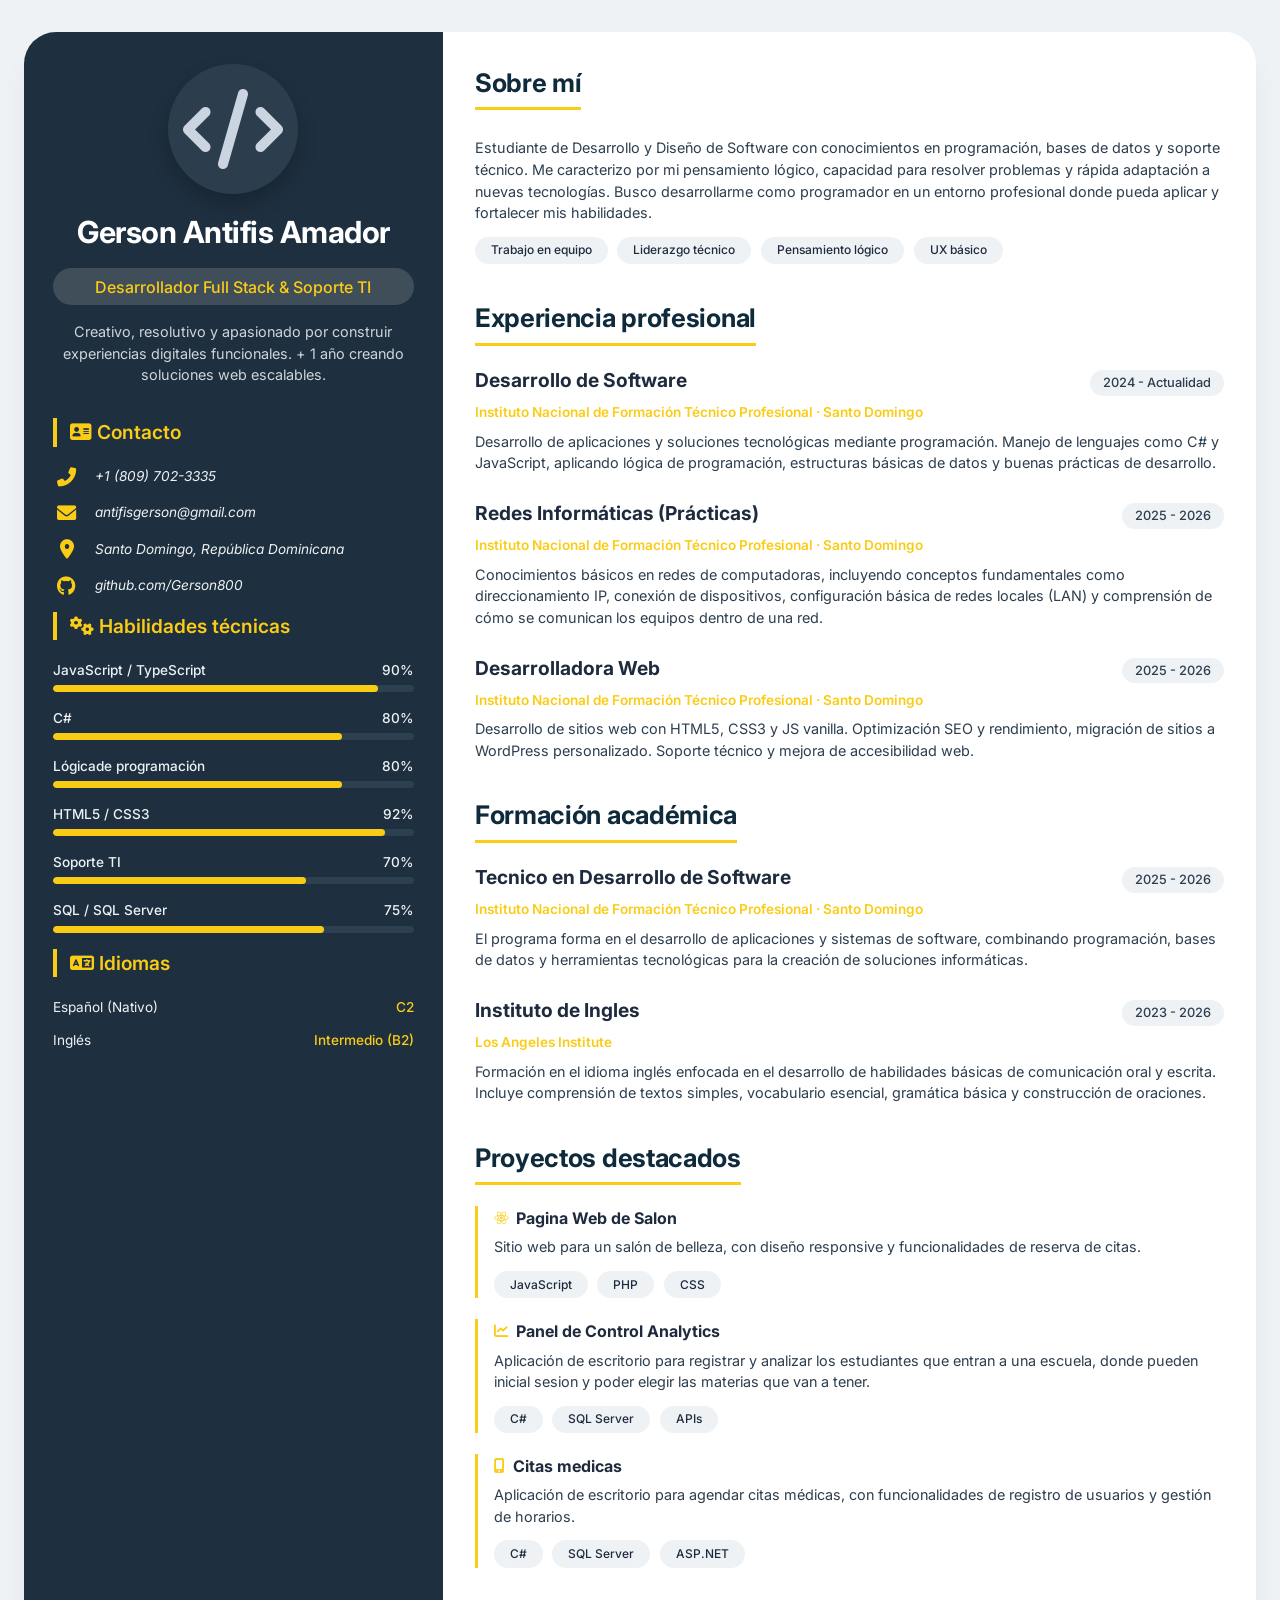
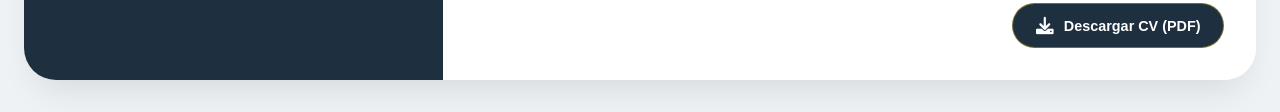
==== index.html @ 893afc2d "Add files via upload" ====
<!DOCTYPE html>
<html lang="es">
<head>
  <meta charset="UTF-8">
  <meta name="viewport" content="width=device-width, initial-scale=1.0, viewport-fit=cover">
  <meta name="description" content="Portafolio de CV online - Diseño moderno y responsivo para desarrolladores">
  <title>CV Online | Gerson Antifis Amador</title>
  <!-- Fuentes e iconos -->
  <link href="https://fonts.googleapis.com/css2?family=Inter:opsz,wght@14..32,300;14..32,400;14..32,500;14..32,600;14..32,700&display=swap" rel="stylesheet">
  <link rel="stylesheet" href="https://cdnjs.cloudflare.com/ajax/libs/font-awesome/6.0.0-beta3/css/all.min.css">
  <!-- Estilos principales -->
  <link rel="stylesheet" href="style.css">
</head>
<body>
  <div class="cv-container">
    <!-- COLUMNA IZQUIERDA (PERFIL + CONTACTO + SKILLS) -->
    <aside class="sidebar" aria-label="Información personal y contacto">
      <div class="perfil">
        <figure class="avatar">
          <i class="fas fa-code" aria-hidden="true"></i>
        </figure>
        <h1 class="nombre">Gerson Antifis Amador</h1>
        <p class="titulo">Desarrollador Full Stack & Soporte TI</p>
        <p class="descripcion-corta">
          Creativo, resolutivo y apasionado por construir experiencias digitales funcionales. + 1 año creando soluciones web escalables.
        </p>
      </div>

      <section class="info-contacto">
        <h2><i class="fas fa-address-card" aria-hidden="true"></i> Contacto</h2>
        <address>
          <ul class="contact-list">
            <li><i class="fas fa-phone-alt"></i> <a href="tel:+1 (809) 702-3335">+1 (809) 702-3335</a></li>
            <li><i class="fas fa-envelope"></i> <a href="mailto:antifisgerson@gmail.com">antifisgerson@gmail.com</a></li>
            <li><i class="fas fa-map-marker-alt"></i> Santo Domingo, República Dominicana</li>
            <li><i class="fab fa-github"></i> <a href="#">github.com/Gerson800</a></li>
          <!-- <li><i class="fab fa-linkedin"></i> <a href="#">linkedin.com/in/antifisgerson</a></li>--> 
          </ul>
        </address>
      </section>

      <section class="skills">
        <h2><i class="fas fa-cogs"></i> Habilidades técnicas</h2>
        <div class="skill-item">
          <div class="skill-name"><span>JavaScript / TypeScript</span><span>90%</span></div>
          <div class="progress-bar"><div class="progress" style="width: 90%"></div></div>
        </div>
        <div class="skill-item">
          <div class="skill-name"><span>C#</span><span>80%</span></div>
          <div class="progress-bar"><div class="progress" style="width: 80%"></div></div>
        </div>
        <div class="skill-item">
          <div class="skill-name"><span>Lógicade programación</span><span>80%</span></div>
          <div class="progress-bar"><div class="progress" style="width: 80%"></div></div>
        </div>
        <div class="skill-item">
          <div class="skill-name"><span>HTML5 / CSS3 </span><span>92%</span></div>
          <div class="progress-bar"><div class="progress" style="width: 92%"></div></div>
        </div>
        <div class="skill-item">
          <div class="skill-name"><span>Soporte TI</span><span>70%</span></div>
          <div class="progress-bar"><div class="progress" style="width: 70%"></div></div>
        </div>
        <div class="skill-item">
          <div class="skill-name"><span>SQL / SQL Server</span><span>75%</span></div>
          <div class="progress-bar"><div class="progress" style="width: 75%"></div></div>
        </div>
      </section>

      <section class="idiomas">
        <h2><i class="fas fa-language"></i> Idiomas</h2>
        <ul class="idioma-list">
          <li><span>Español (Nativo)</span><span class="idioma-nivel">C2</span></li>
          <li><span>Inglés</span><span class="idioma-nivel">Intermedio (B2)</span></li>
          <!--<li><span>Francés</span><span class="idioma-nivel">Intermedio (B1)</span></li>-->
        </ul>
      </section>
    </aside>

    <!-- COLUMNA DERECHA: CONTENIDO PRINCIPAL -->
    <main class="main-content">
      <section class="seccion">
        <h2>Sobre mí</h2>
        <p class="card-text">
          Estudiante de Desarrollo y Diseño de Software con conocimientos en programación, bases de datos y soporte técnico. 
          Me caracterizo por mi pensamiento lógico, capacidad para resolver problemas y rápida adaptación a nuevas tecnologías. 
          Busco desarrollarme como programador en un entorno profesional donde pueda aplicar y fortalecer mis habilidades.
        </p>
        <div class="skills-tag">
          <span class="skill-tag">Trabajo en equipo</span>
          <span class="skill-tag">Liderazgo técnico</span>
          <span class="skill-tag">Pensamiento lógico</span>
          <span class="skill-tag">UX básico</span>
        </div>
      </section>

      <section class="seccion">
        <h2>Experiencia profesional</h2>
        <article class="card">
          <header class="card-header">
            <h3 class="card-title">Desarrollo de Software</h3>
            <span class="card-date">2024 - Actualidad</span>
          </header>
          <p class="card-sub">Instituto Nacional de Formación Técnico Profesional · Santo Domingo</p>
          <p class="card-text">
            Desarrollo de aplicaciones y soluciones tecnológicas mediante programación. Manejo de lenguajes como C# y JavaScript, aplicando lógica de programación, estructuras básicas de datos y buenas prácticas de desarrollo.
          </p>
        </article>
        <article class="card">
          <header class="card-header">
            <h3 class="card-title">Redes Informáticas (Prácticas)</h3>
            <span class="card-date">2025 - 2026</span>
          </header>
          <p class="card-sub">Instituto Nacional de Formación Técnico Profesional · Santo Domingo</p>
          <p class="card-text">
            Conocimientos básicos en redes de computadoras, incluyendo conceptos fundamentales como direccionamiento IP, conexión de dispositivos, configuración básica de redes locales (LAN) y comprensión de cómo se comunican los equipos dentro de una red.
          </p>
        </article>
        <article class="card">
          <header class="card-header">
            <h3 class="card-title">Desarrolladora Web </h3>
            <span class="card-date">2025 - 2026</span>
          </header>
          <p class="card-sub">Instituto Nacional de Formación Técnico Profesional · Santo Domingo</p>
          <p class="card-text">
            Desarrollo de sitios web con HTML5, CSS3 y JS vanilla. Optimización SEO y rendimiento, migración de sitios a WordPress personalizado. Soporte técnico y mejora de accesibilidad web.
          </p>
        </article>
      </section>

      <section class="seccion">
        <h2>Formación académica</h2>
        <article class="card">
          <header class="card-header">
            <h3 class="card-title">Tecnico en Desarrollo de Software</h3>
            <span class="card-date">2025 - 2026</span>
          </header>
          <p class="card-sub">Instituto Nacional de Formación Técnico Profesional · Santo Domingo</p>
          <p class="card-text">El programa forma en el desarrollo de aplicaciones y sistemas de software, combinando programación, bases de datos y herramientas tecnológicas para la creación de soluciones informáticas.</p>
        </article>
        <article class="card">
          <header class="card-header">
            <h3 class="card-title">Instituto de Ingles</h3>
            <span class="card-date">2023 - 2026</span>
          </header>
          <p class="card-sub">Los Angeles Institute</p>
          <p class="card-text">Formación en el idioma inglés enfocada en el desarrollo de habilidades básicas de comunicación oral y escrita. Incluye comprensión de textos simples, vocabulario esencial, gramática básica y construcción de oraciones.</p>
        </article>
      </section>

      <section class="seccion">
        <h2>Proyectos destacados</h2>
        <div class="project-item">
          <h3 class="project-title"><i class="fab fa-react"></i> Pagina Web de Salon</h3>
          <p class="card-text">Sitio web para un salón de belleza, con diseño responsive y funcionalidades de reserva de citas. </p>
          <div class="skills-tag"><span class="skill-tag">JavaScript</span><span class="skill-tag">PHP</span><span class="skill-tag">CSS</span></div>
        </div>
        <div class="project-item">
          <h3 class="project-title"><i class="fas fa-chart-line"></i> Panel de Control Analytics</h3>
          <p class="card-text">Aplicación de escritorio para registrar y analizar los estudiantes que entran a una escuela, donde pueden inicial sesion y poder elegir las materias que van a tener.</p>
          <div class="skills-tag"><span class="skill-tag">C#</span><span class="skill-tag">SQL Server</span><span class="skill-tag">APIs</span></div>
        </div>
        <div class="project-item">
          <h3 class="project-title"><i class="fas fa-mobile-alt"></i> Citas medicas</h3>
          <p class="card-text">Aplicación de escritorio para agendar citas médicas, con funcionalidades de registro de usuarios y gestión de horarios.</p>
          <div class="skills-tag"><span class="skill-tag">C#</span><span class="skill-tag">SQL Server</span><span class="skill-tag">ASP.NET</span></div>
        </div>
      </section>

      <div class="pdf-button-wrapper">
        <button class="btn-pdf" id="downloadPDFBtn">
          <i class="fas fa-download"></i> Descargar CV (PDF)
        </button>
      </div>
    </main>
  </div>

  <script src="script.js"></script>
</body>
</html>
---- style.css ----
/* Reset y base */
* {
  margin: 0;
  padding: 0;
  box-sizing: border-box;
}

body {
  font-family: 'Inter', sans-serif;
  background: #eef2f5;
  color: #1e2a3e;
  line-height: 1.5;
  padding: 2rem 1.5rem;
}

/* Contenedor principal tipo grid */
.cv-container {
  max-width: 1300px;
  margin: 0 auto;
  background: #ffffff;
  border-radius: 2rem;
  box-shadow: 0 20px 35px -12px rgba(0, 0, 0, 0.1);
  overflow: hidden;
  display: grid;
  grid-template-columns: 34% 66%;
  transition: all 0.2s ease;
}

/* ========== SIDEBAR ========== */
.sidebar {
  background: #1e2f3f;
  color: #eef2f5;
  padding: 2rem 1.8rem;
}

.perfil {
  text-align: center;
  margin-bottom: 1.8rem;
}

.avatar {
  font-size: 6.5rem;
  color: #cbd5e1;
  background: #2c3e4e;
  width: 130px;
  height: 130px;
  display: flex;
  align-items: center;
  justify-content: center;
  border-radius: 50%;
  margin: 0 auto;
  box-shadow: 0 10px 20px rgba(0, 0, 0, 0.2);
  transition: transform 0.3s ease;
}

.avatar i {
  font-size: 5rem;
}

.avatar:hover {
  transform: scale(1.02);
}

.nombre {
  font-size: 1.9rem;
  font-weight: 700;
  letter-spacing: -0.5px;
  margin-top: 1rem;
  color: white;
}

.titulo {
  font-size: 1rem;
  background: rgba(255, 255, 240, 0.15);
  display: inline-block;
  width: 100%;
  text-align: center;
  padding: 0.4rem 0;
  border-radius: 40px;
  margin: 0.8rem 0 1rem 0;
  font-weight: 500;
  color: #facc15;
}

.descripcion-corta {
  font-size: 0.9rem;
  text-align: center;
  margin-bottom: 2rem;
  opacity: 0.85;
}

/* Contacto */
.info-contacto h2,
.skills h2,
.idiomas h2 {
  font-size: 1.2rem;
  font-weight: 600;
  border-left: 4px solid #facc15;
  padding-left: 0.8rem;
  margin-bottom: 1.2rem;
  color: #facc15;
}

.contact-list {
  list-style: none;
  padding: 0;
}

.contact-list li {
  display: flex;
  align-items: center;
  gap: 0.9rem;
  margin-bottom: 1rem;
  font-size: 0.85rem;
  word-break: break-word;
}

.contact-list i {
  width: 28px;
  font-size: 1.2rem;
  color: #facc15;
  text-align: center;
}

.contact-list a {
  color: #eef2f5;
  text-decoration: none;
  transition: 0.2s;
}

.contact-list a:hover {
  color: #facc15;
  text-decoration: underline;
}

/* Skills barras */
.skill-item {
  margin-bottom: 1rem;
}

.skill-name {
  font-size: 0.85rem;
  font-weight: 500;
  margin-bottom: 0.3rem;
  display: flex;
  justify-content: space-between;
}

.progress-bar {
  background: #2c4050;
  border-radius: 20px;
  height: 7px;
  overflow: hidden;
}

.progress {
  background: #facc15;
  width: 0%;
  height: 7px;
  border-radius: 20px;
  transition: width 0.8s cubic-bezier(0.2, 0.9, 0.4, 1.1);
}

/* Idiomas */
.idioma-list {
  list-style: none;
  padding: 0;
}

.idioma-list li {
  display: flex;
  justify-content: space-between;
  font-size: 0.85rem;
  margin-bottom: 0.8rem;
}

.idioma-nivel {
  color: #facc15;
  font-weight: 500;
}

/* ========== MAIN CONTENT ========== */
.main-content {
  background: white;
  padding: 2rem 2rem 2rem 2rem;
}

.seccion {
  margin-bottom: 2.2rem;
}

.seccion h2 {
  font-size: 1.6rem;
  font-weight: 700;
  color: #0f2b3b;
  border-bottom: 3px solid #facc15;
  display: inline-block;
  padding-bottom: 0.3rem;
  margin-bottom: 1.3rem;
  letter-spacing: -0.3px;
}

.card {
  margin-bottom: 1.6rem;
}

.card-header {
  display: flex;
  justify-content: space-between;
  flex-wrap: wrap;
  align-items: baseline;
  margin-bottom: 0.4rem;
}

.card-title {
  font-size: 1.2rem;
  font-weight: 700;
  color: #1e2a3e;
}

.card-date {
  font-size: 0.8rem;
  background: #eef2f5;
  padding: 0.2rem 0.8rem;
  border-radius: 30px;
  font-weight: 500;
  color: #2c3e50;
}

.card-sub {
  font-weight: 600;
  color: #facc15;
  font-size: 0.85rem;
  margin-bottom: 0.5rem;
}

.card-text {
  font-size: 0.9rem;
  color: #2d3e4f;
  margin-top: 0.4rem;
  line-height: 1.5;
}

.skills-tag {
  display: flex;
  flex-wrap: wrap;
  gap: 0.6rem;
  margin-top: 0.8rem;
}

.skill-tag {
  background: #eef2f5;
  padding: 0.3rem 1rem;
  border-radius: 30px;
  font-size: 0.75rem;
  font-weight: 500;
  color: #1e2a3e;
}

/* Botón PDF */
.pdf-button-wrapper {
  text-align: right;
  margin-top: 1rem;
}

.btn-pdf {
  background: #1e2f3f;
  border: none;
  color: white;
  font-weight: 600;
  padding: 0.8rem 1.4rem;
  border-radius: 40px;
  cursor: pointer;
  display: inline-flex;
  align-items: center;
  gap: 10px;
  font-size: 0.9rem;
  transition: 0.2s;
  border: 1px solid rgba(250, 204, 21, 0.4);
}

.btn-pdf i {
  font-size: 1.1rem;
}

.btn-pdf:hover {
  background: #facc15;
  color: #1e2f3f;
  border-color: #facc15;
  transform: translateY(-2px);
}

/* Proyectos */
.project-item {
  border-left: 3px solid #facc15;
  padding-left: 1rem;
  margin-bottom: 1.3rem;
}

.project-title {
  font-weight: 700;
  font-size: 1rem;
  display: flex;
  align-items: center;
  gap: 0.5rem;
  margin-bottom: 0.3rem;
}

.project-title i {
  color: #facc15;
  font-size: 0.9rem;
}

/* Animación fade-up */
.fade-up {
  animation: fadeUp 0.6s ease-out forwards;
}

@keyframes fadeUp {
  from {
    opacity: 0;
    transform: translateY(15px);
  }
  to {
    opacity: 1;
    transform: translateY(0);
  }
}

/* Responsive */
@media (max-width: 850px) {
  body {
    padding: 1rem;
  }
  .cv-container {
    grid-template-columns: 1fr;
    border-radius: 1.5rem;
  }
  .sidebar {
    text-align: center;
  }
  .contact-list li {
    justify-content: center;
  }
  .card-header {
    flex-direction: column;
    gap: 0.3rem;
  }
}

@media (max-width: 480px) {
  .main-content {
    padding: 1.5rem;
  }
  .nombre {
    font-size: 1.5rem;
  }
}
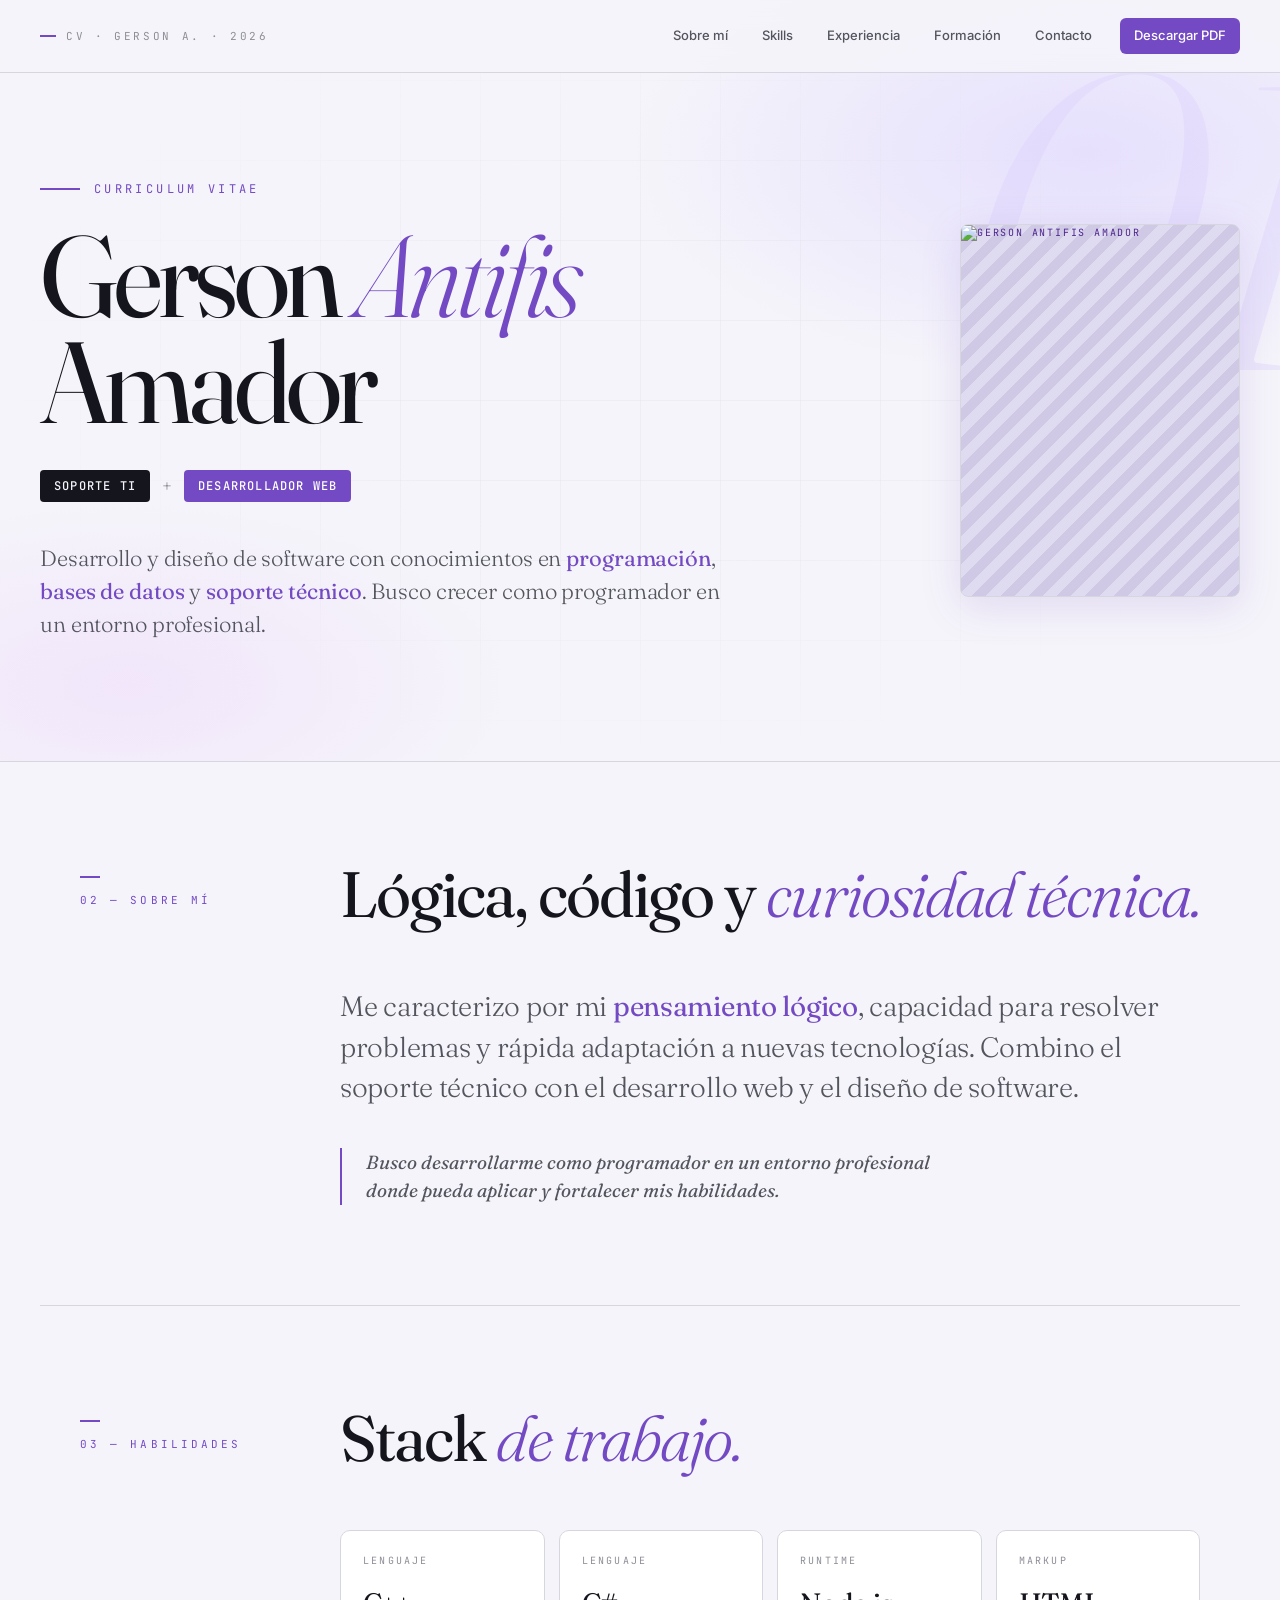
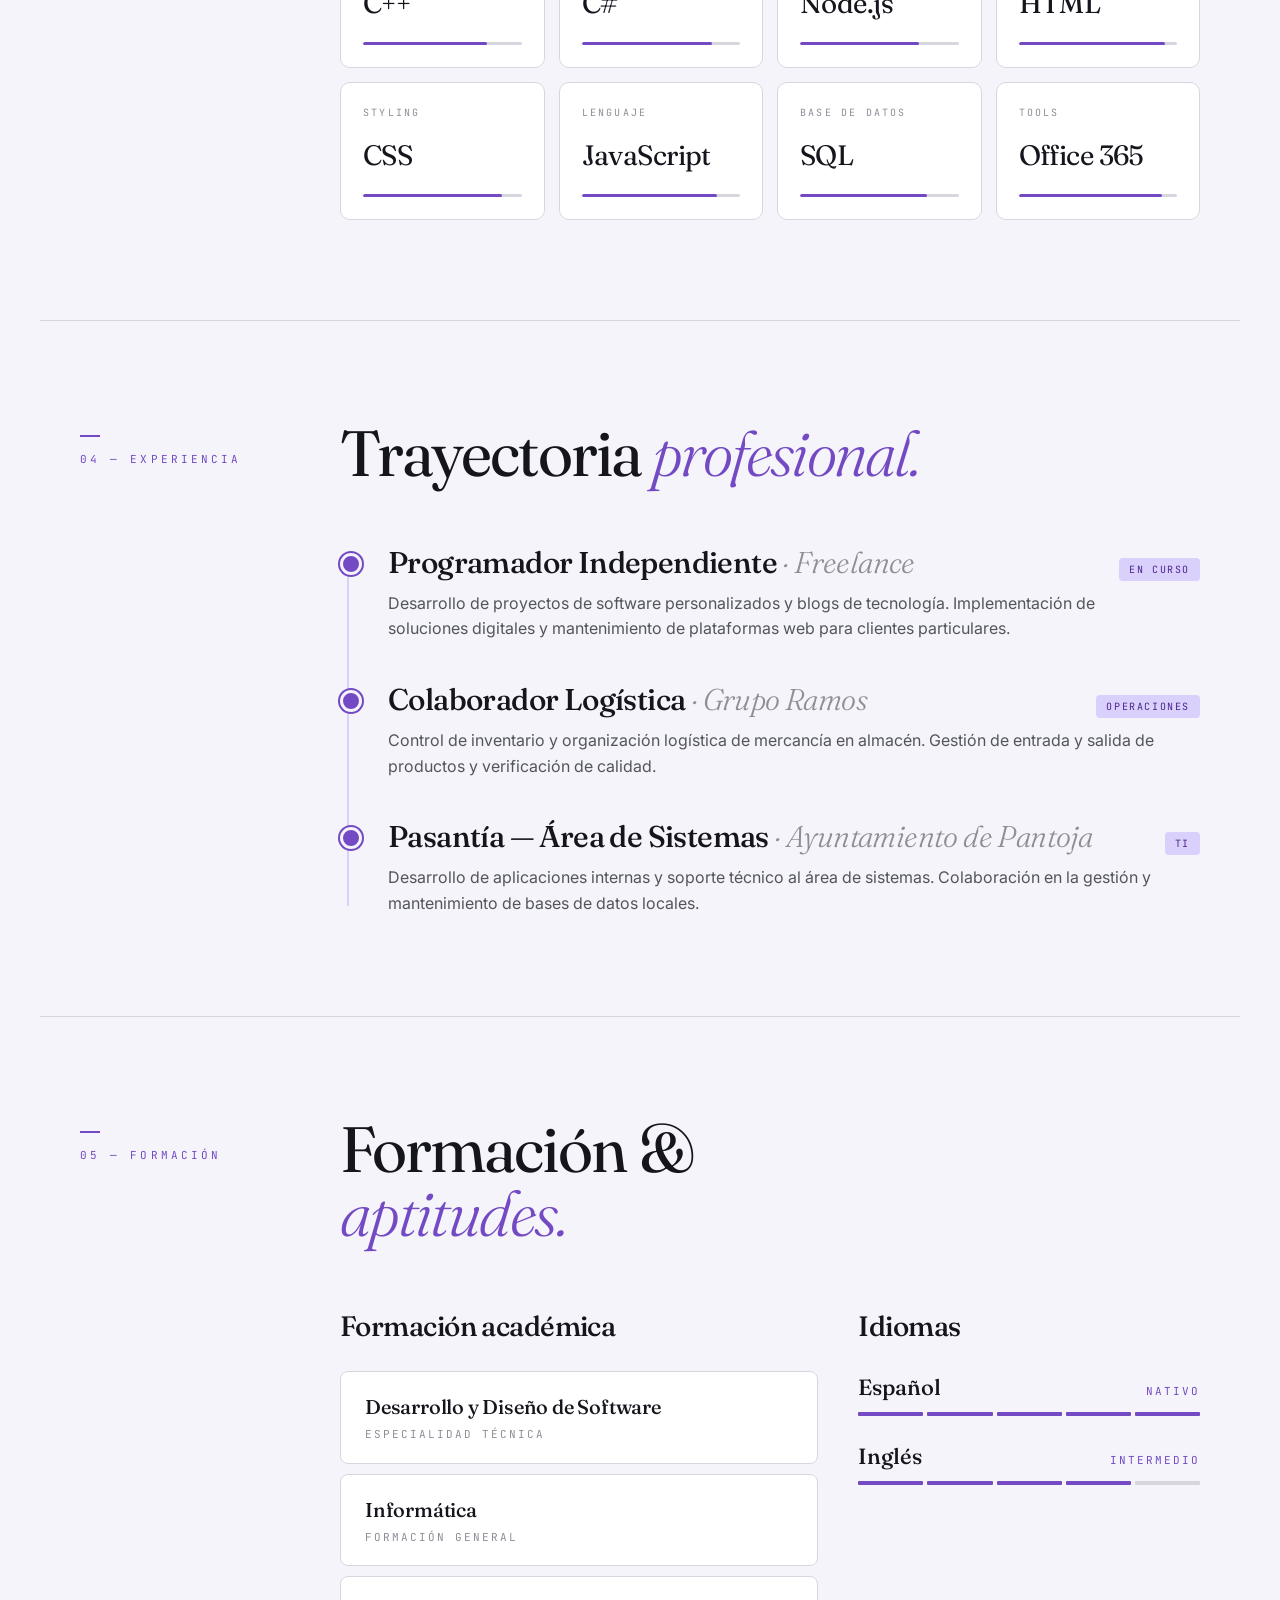
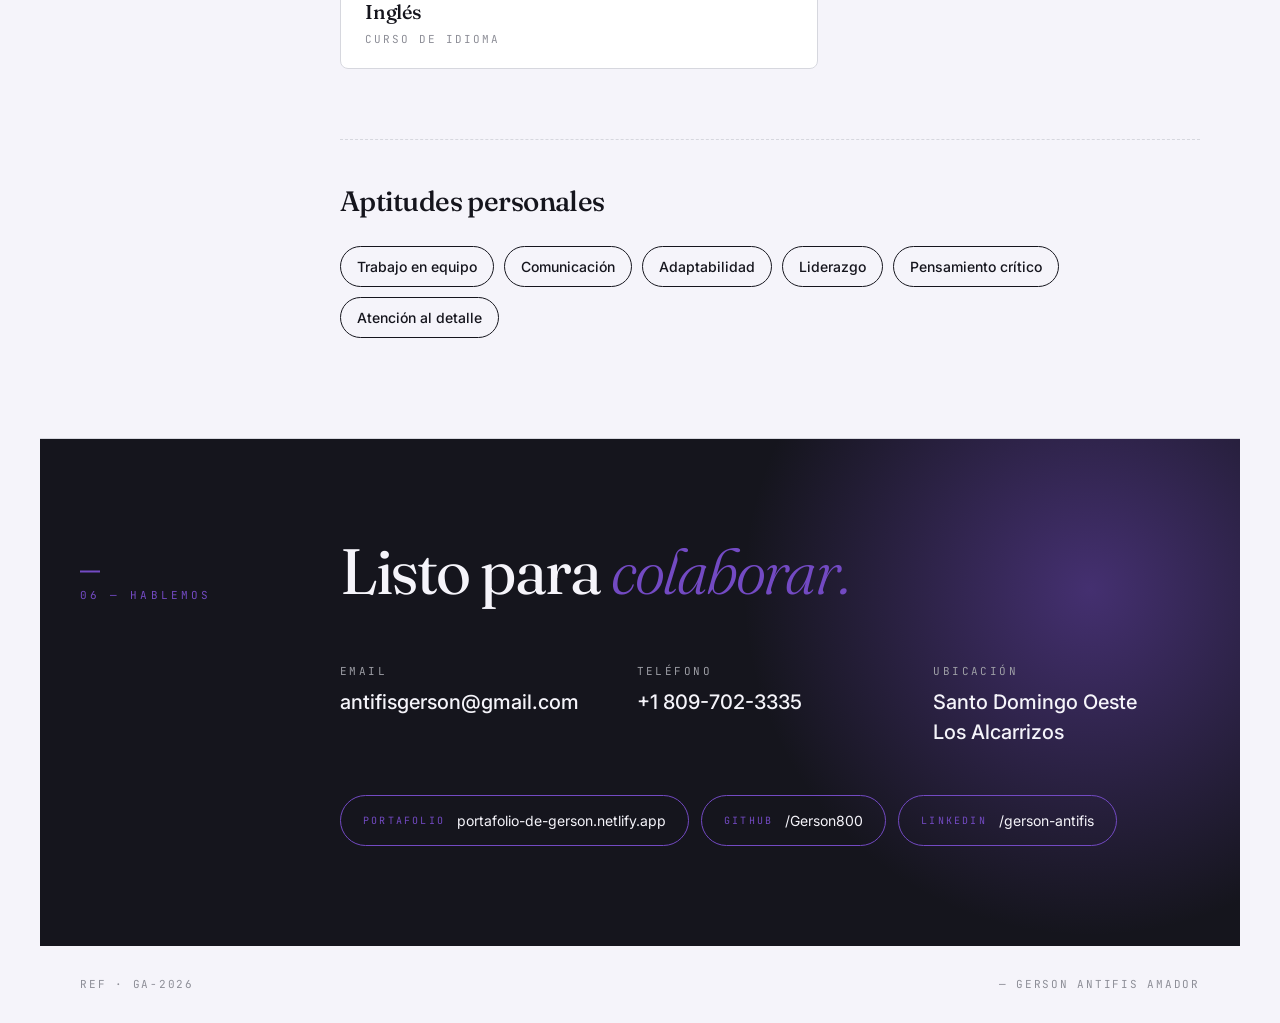
==== commit 2100a501: "Add files via upload" ====
--- a/index.html
+++ b/index.html
@@ -1,180 +1,836 @@
-<!DOCTYPE html>
-<html lang="es">
-<head>
-  <meta charset="UTF-8">
-  <meta name="viewport" content="width=device-width, initial-scale=1.0, viewport-fit=cover">
-  <meta name="description" content="Portafolio de CV online - Diseño moderno y responsivo para desarrolladores">
-  <title>CV Online | Gerson Antifis Amador</title>
-  <!-- Fuentes e iconos -->
-  <link href="https://fonts.googleapis.com/css2?family=Inter:opsz,wght@14..32,300;14..32,400;14..32,500;14..32,600;14..32,700&display=swap" rel="stylesheet">
-  <link rel="stylesheet" href="https://cdnjs.cloudflare.com/ajax/libs/font-awesome/6.0.0-beta3/css/all.min.css">
-  <!-- Estilos principales -->
-  <link rel="stylesheet" href="style.css">
-</head>
-<body>
-  <div class="cv-container">
-    <!-- COLUMNA IZQUIERDA (PERFIL + CONTACTO + SKILLS) -->
-    <aside class="sidebar" aria-label="Información personal y contacto">
-      <div class="perfil">
-        <figure class="avatar">
-          <i class="fas fa-code" aria-hidden="true"></i>
-        </figure>
-        <h1 class="nombre">Gerson Antifis Amador</h1>
-        <p class="titulo">Desarrollador Full Stack & Soporte TI</p>
-        <p class="descripcion-corta">
-          Creativo, resolutivo y apasionado por construir experiencias digitales funcionales. + 1 año creando soluciones web escalables.
-        </p>
-      </div>
-
-      <section class="info-contacto">
-        <h2><i class="fas fa-address-card" aria-hidden="true"></i> Contacto</h2>
-        <address>
-          <ul class="contact-list">
-            <li><i class="fas fa-phone-alt"></i> <a href="tel:+1 (809) 702-3335">+1 (809) 702-3335</a></li>
-            <li><i class="fas fa-envelope"></i> <a href="mailto:antifisgerson@gmail.com">antifisgerson@gmail.com</a></li>
-            <li><i class="fas fa-map-marker-alt"></i> Santo Domingo, República Dominicana</li>
-            <li><i class="fab fa-github"></i> <a href="#">github.com/Gerson800</a></li>
-          <!-- <li><i class="fab fa-linkedin"></i> <a href="#">linkedin.com/in/antifisgerson</a></li>--> 
-          </ul>
-        </address>
-      </section>
-
-      <section class="skills">
-        <h2><i class="fas fa-cogs"></i> Habilidades técnicas</h2>
-        <div class="skill-item">
-          <div class="skill-name"><span>JavaScript / TypeScript</span><span>90%</span></div>
-          <div class="progress-bar"><div class="progress" style="width: 90%"></div></div>
-        </div>
-        <div class="skill-item">
-          <div class="skill-name"><span>C#</span><span>80%</span></div>
-          <div class="progress-bar"><div class="progress" style="width: 80%"></div></div>
-        </div>
-        <div class="skill-item">
-          <div class="skill-name"><span>Lógicade programación</span><span>80%</span></div>
-          <div class="progress-bar"><div class="progress" style="width: 80%"></div></div>
-        </div>
-        <div class="skill-item">
-          <div class="skill-name"><span>HTML5 / CSS3 </span><span>92%</span></div>
-          <div class="progress-bar"><div class="progress" style="width: 92%"></div></div>
-        </div>
-        <div class="skill-item">
-          <div class="skill-name"><span>Soporte TI</span><span>70%</span></div>
-          <div class="progress-bar"><div class="progress" style="width: 70%"></div></div>
-        </div>
-        <div class="skill-item">
-          <div class="skill-name"><span>SQL / SQL Server</span><span>75%</span></div>
-          <div class="progress-bar"><div class="progress" style="width: 75%"></div></div>
-        </div>
-      </section>
-
-      <section class="idiomas">
-        <h2><i class="fas fa-language"></i> Idiomas</h2>
-        <ul class="idioma-list">
-          <li><span>Español (Nativo)</span><span class="idioma-nivel">C2</span></li>
-          <li><span>Inglés</span><span class="idioma-nivel">Intermedio (B2)</span></li>
-          <!--<li><span>Francés</span><span class="idioma-nivel">Intermedio (B1)</span></li>-->
-        </ul>
-      </section>
-    </aside>
-
-    <!-- COLUMNA DERECHA: CONTENIDO PRINCIPAL -->
-    <main class="main-content">
-      <section class="seccion">
-        <h2>Sobre mí</h2>
-        <p class="card-text">
-          Estudiante de Desarrollo y Diseño de Software con conocimientos en programación, bases de datos y soporte técnico. 
-          Me caracterizo por mi pensamiento lógico, capacidad para resolver problemas y rápida adaptación a nuevas tecnologías. 
-          Busco desarrollarme como programador en un entorno profesional donde pueda aplicar y fortalecer mis habilidades.
-        </p>
-        <div class="skills-tag">
-          <span class="skill-tag">Trabajo en equipo</span>
-          <span class="skill-tag">Liderazgo técnico</span>
-          <span class="skill-tag">Pensamiento lógico</span>
-          <span class="skill-tag">UX básico</span>
-        </div>
-      </section>
-
-      <section class="seccion">
-        <h2>Experiencia profesional</h2>
-        <article class="card">
-          <header class="card-header">
-            <h3 class="card-title">Desarrollo de Software</h3>
-            <span class="card-date">2024 - Actualidad</span>
-          </header>
-          <p class="card-sub">Instituto Nacional de Formación Técnico Profesional · Santo Domingo</p>
-          <p class="card-text">
-            Desarrollo de aplicaciones y soluciones tecnológicas mediante programación. Manejo de lenguajes como C# y JavaScript, aplicando lógica de programación, estructuras básicas de datos y buenas prácticas de desarrollo.
-          </p>
-        </article>
-        <article class="card">
-          <header class="card-header">
-            <h3 class="card-title">Redes Informáticas (Prácticas)</h3>
-            <span class="card-date">2025 - 2026</span>
-          </header>
-          <p class="card-sub">Instituto Nacional de Formación Técnico Profesional · Santo Domingo</p>
-          <p class="card-text">
-            Conocimientos básicos en redes de computadoras, incluyendo conceptos fundamentales como direccionamiento IP, conexión de dispositivos, configuración básica de redes locales (LAN) y comprensión de cómo se comunican los equipos dentro de una red.
-          </p>
-        </article>
-        <article class="card">
-          <header class="card-header">
-            <h3 class="card-title">Desarrolladora Web </h3>
-            <span class="card-date">2025 - 2026</span>
-          </header>
-          <p class="card-sub">Instituto Nacional de Formación Técnico Profesional · Santo Domingo</p>
-          <p class="card-text">
-            Desarrollo de sitios web con HTML5, CSS3 y JS vanilla. Optimización SEO y rendimiento, migración de sitios a WordPress personalizado. Soporte técnico y mejora de accesibilidad web.
-          </p>
-        </article>
-      </section>
-
-      <section class="seccion">
-        <h2>Formación académica</h2>
-        <article class="card">
-          <header class="card-header">
-            <h3 class="card-title">Tecnico en Desarrollo de Software</h3>
-            <span class="card-date">2025 - 2026</span>
-          </header>
-          <p class="card-sub">Instituto Nacional de Formación Técnico Profesional · Santo Domingo</p>
-          <p class="card-text">El programa forma en el desarrollo de aplicaciones y sistemas de software, combinando programación, bases de datos y herramientas tecnológicas para la creación de soluciones informáticas.</p>
-        </article>
-        <article class="card">
-          <header class="card-header">
-            <h3 class="card-title">Instituto de Ingles</h3>
-            <span class="card-date">2023 - 2026</span>
-          </header>
-          <p class="card-sub">Los Angeles Institute</p>
-          <p class="card-text">Formación en el idioma inglés enfocada en el desarrollo de habilidades básicas de comunicación oral y escrita. Incluye comprensión de textos simples, vocabulario esencial, gramática básica y construcción de oraciones.</p>
-        </article>
-      </section>
-
-      <section class="seccion">
-        <h2>Proyectos destacados</h2>
-        <div class="project-item">
-          <h3 class="project-title"><i class="fab fa-react"></i> Pagina Web de Salon</h3>
-          <p class="card-text">Sitio web para un salón de belleza, con diseño responsive y funcionalidades de reserva de citas. </p>
-          <div class="skills-tag"><span class="skill-tag">JavaScript</span><span class="skill-tag">PHP</span><span class="skill-tag">CSS</span></div>
-        </div>
-        <div class="project-item">
-          <h3 class="project-title"><i class="fas fa-chart-line"></i> Panel de Control Analytics</h3>
-          <p class="card-text">Aplicación de escritorio para registrar y analizar los estudiantes que entran a una escuela, donde pueden inicial sesion y poder elegir las materias que van a tener.</p>
-          <div class="skills-tag"><span class="skill-tag">C#</span><span class="skill-tag">SQL Server</span><span class="skill-tag">APIs</span></div>
-        </div>
-        <div class="project-item">
-          <h3 class="project-title"><i class="fas fa-mobile-alt"></i> Citas medicas</h3>
-          <p class="card-text">Aplicación de escritorio para agendar citas médicas, con funcionalidades de registro de usuarios y gestión de horarios.</p>
-          <div class="skills-tag"><span class="skill-tag">C#</span><span class="skill-tag">SQL Server</span><span class="skill-tag">ASP.NET</span></div>
-        </div>
-      </section>
-
-      <div class="pdf-button-wrapper">
-        <button class="btn-pdf" id="downloadPDFBtn">
-          <i class="fas fa-download"></i> Descargar CV (PDF)
-        </button>
-      </div>
-    </main>
-  </div>
-
-  <script src="script.js"></script>
-</body>
-</html>+<!doctype html>
+<html lang="es">
+<head>
+  <meta charset="utf-8" />
+  <meta name="viewport" content="width=device-width,initial-scale=1" />
+  <title>Gerson Antifis Amador — CV</title>
+  <link rel="preconnect" href="https://fonts.googleapis.com">
+  <link rel="preconnect" href="https://fonts.gstatic.com" crossorigin>
+  <link href="https://fonts.googleapis.com/css2?family=Fraunces:ital,opsz,wght@0,9..144,300..900;1,9..144,300..900&family=Inter:wght@300;400;500;600;700&family=JetBrains+Mono:wght@400;500&display=swap" rel="stylesheet">
+  <style>
+    :root {
+      --bg: oklch(97% 0.008 295);
+      --bg-card: #ffffff;
+      --ink: oklch(20% 0.015 280);
+      --ink-soft: oklch(45% 0.015 280);
+      --ink-muted: oklch(65% 0.012 280);
+      --violet: oklch(52% 0.18 295);
+      --violet-soft: oklch(88% 0.06 295);
+      --violet-deep: oklch(38% 0.16 295);
+      --violet-glow: oklch(92% 0.04 295);
+      --line: oklch(88% 0.01 280);
+      --serif: 'Fraunces', Georgia, serif;
+      --sans: 'Inter', system-ui, sans-serif;
+      --mono: 'JetBrains Mono', ui-monospace, monospace;
+    }
+    * { box-sizing: border-box; margin: 0; padding: 0; }
+    html { scroll-behavior: smooth; }
+    body {
+      font-family: var(--sans);
+      color: var(--ink);
+      background: var(--bg);
+      -webkit-font-smoothing: antialiased;
+      line-height: 1.5;
+    }
+    a { color: inherit; text-decoration: none; }
+
+    /* ────── Nav ────── */
+    .topbar {
+      position: fixed; top: 0; left: 0; right: 0;
+      z-index: 100;
+      display: flex; justify-content: space-between; align-items: center;
+      padding: 18px 40px;
+      background: oklch(97% 0.008 295 / 0.85);
+      backdrop-filter: blur(12px);
+      border-bottom: 1px solid var(--line);
+    }
+    .topbar .mark {
+      font-family: var(--mono); font-size: 11px;
+      letter-spacing: 0.24em; text-transform: uppercase;
+      color: var(--ink-muted);
+      display: flex; align-items: center; gap: 10px;
+    }
+    .topbar .mark::before {
+      content: ''; width: 16px; height: 1.5px; background: var(--violet);
+    }
+    .topbar nav {
+      display: flex; gap: 6px; align-items: center;
+    }
+    .topbar nav a {
+      padding: 8px 14px;
+      font-size: 13px; font-weight: 500;
+      color: var(--ink-soft);
+      border-radius: 6px;
+      transition: all 150ms;
+    }
+    .topbar nav a:hover { color: var(--ink); background: var(--violet-glow); }
+    .topbar nav a.cta {
+      background: var(--violet);
+      color: #fff;
+      margin-left: 8px;
+    }
+    .topbar nav a.cta:hover { background: var(--violet-deep); color: #fff; }
+
+    /* ────── Hero ────── */
+    .hero {
+      position: relative;
+      padding: 180px 40px 120px;
+      overflow: hidden;
+      border-bottom: 1px solid var(--line);
+    }
+    .hero-bg {
+      position: absolute; inset: 0;
+      pointer-events: none;
+      background:
+        radial-gradient(ellipse 60% 50% at 85% 20%, var(--violet-glow) 0%, transparent 60%),
+        radial-gradient(ellipse 50% 40% at 10% 90%, oklch(94% 0.03 310) 0%, transparent 60%);
+    }
+    .hero-grid {
+      position: absolute; inset: 0;
+      background-image:
+        linear-gradient(to right, oklch(90% 0.01 280 / 0.3) 1px, transparent 1px),
+        linear-gradient(to bottom, oklch(90% 0.01 280 / 0.3) 1px, transparent 1px);
+      background-size: 80px 80px;
+      mask-image: radial-gradient(ellipse at center, black 30%, transparent 70%);
+    }
+    .hero-inner {
+      position: relative;
+      max-width: 1200px; margin: 0 auto;
+      display: grid;
+      grid-template-columns: 1fr 280px;
+      gap: 80px;
+      align-items: center;
+    }
+    .hero .num {
+      position: absolute;
+      top: 40px; right: -40px;
+      font-family: var(--serif);
+      font-size: 420px;
+      font-weight: 300;
+      font-style: italic;
+      color: var(--violet-soft);
+      opacity: 0.35;
+      line-height: 0.85;
+      letter-spacing: -0.04em;
+      pointer-events: none;
+      z-index: 0;
+    }
+    .hero-content { position: relative; z-index: 1; }
+    .hero-label {
+      font-family: var(--mono); font-size: 12px;
+      letter-spacing: 0.28em; text-transform: uppercase;
+      color: var(--violet);
+      margin-bottom: 24px;
+      display: flex; align-items: center; gap: 14px;
+    }
+    .hero-label::before {
+      content: ''; width: 40px; height: 2px; background: var(--violet);
+    }
+    .hero h1 {
+      font-family: var(--serif);
+      font-size: clamp(64px, 9vw, 140px);
+      font-weight: 400;
+      line-height: 0.92;
+      letter-spacing: -0.04em;
+      color: var(--ink);
+      margin-bottom: 36px;
+    }
+    .hero h1 em {
+      font-style: italic;
+      font-weight: 300;
+      color: var(--violet);
+    }
+    .role-chips { display: flex; gap: 12px; flex-wrap: wrap; align-items: center; margin-bottom: 40px; }
+    .chip {
+      font-family: var(--mono);
+      font-size: 12px;
+      padding: 7px 14px;
+      border-radius: 4px;
+      letter-spacing: 0.1em;
+      text-transform: uppercase;
+      font-weight: 500;
+    }
+    .chip.dark { background: var(--ink); color: var(--bg); }
+    .chip.violet { background: var(--violet); color: #fff; }
+    .chip-plus { color: var(--ink-muted); font-size: 18px; font-family: var(--serif); }
+
+    .hero-lead {
+      font-family: var(--serif);
+      font-size: 22px;
+      font-weight: 300;
+      line-height: 1.5;
+      color: var(--ink-soft);
+      max-width: 680px;
+      letter-spacing: -0.005em;
+    }
+    .hero-lead em { color: var(--violet); font-weight: 400; font-style: normal; }
+
+    .hero-photo {
+      position: relative; z-index: 1;
+      aspect-ratio: 3/4;
+      background: repeating-linear-gradient(135deg, oklch(90% 0.03 295) 0 10px, oklch(85% 0.04 295) 10px 20px);
+      border-radius: 8px;
+      display: flex; align-items: center; justify-content: center;
+      flex-direction: column;
+      gap: 10px;
+      color: var(--violet-deep);
+      font-family: var(--mono);
+      font-size: 10px;
+      letter-spacing: 0.18em;
+      text-transform: uppercase;
+      border: 1px solid var(--line);
+      box-shadow: 0 10px 40px oklch(52% 0.18 295 / 0.15);
+      overflow: hidden;
+    }
+    .hero-photo img { width: 100%; height: 100%; object-fit: cover; }
+    .hero-photo .ph-label {
+      padding: 6px 12px; background: rgba(255,255,255,0.7); border-radius: 3px;
+    }
+
+    /* ────── Sections ────── */
+    .section {
+      max-width: 1200px;
+      margin: 0 auto;
+      padding: 100px 40px;
+      border-bottom: 1px solid var(--line);
+    }
+    .section-head {
+      display: grid;
+      grid-template-columns: 200px 1fr;
+      gap: 60px;
+      margin-bottom: 60px;
+      align-items: start;
+    }
+    .section-num {
+      font-family: var(--mono);
+      font-size: 11px;
+      letter-spacing: 0.28em;
+      text-transform: uppercase;
+      color: var(--violet);
+      padding-top: 14px;
+      position: sticky; top: 100px;
+    }
+    .section-num::before {
+      content: ''; display: block;
+      width: 20px; height: 2px;
+      background: var(--violet);
+      margin-bottom: 14px;
+    }
+    .section h2 {
+      font-family: var(--serif);
+      font-size: clamp(40px, 5vw, 72px);
+      font-weight: 400;
+      line-height: 1;
+      letter-spacing: -0.03em;
+      color: var(--ink);
+    }
+    .section h2 em {
+      font-style: italic; font-weight: 300; color: var(--violet);
+    }
+    .section-body {
+      display: grid;
+      grid-template-columns: 200px 1fr;
+      gap: 60px;
+    }
+    .section-body > .spacer { display: block; }
+
+    /* About */
+    .about-text {
+      font-family: var(--serif);
+      font-size: 28px;
+      font-weight: 300;
+      line-height: 1.45;
+      color: var(--ink-soft);
+      letter-spacing: -0.01em;
+      max-width: 860px;
+    }
+    .about-text em { color: var(--violet); font-weight: 400; font-style: normal; }
+    .about-quote {
+      margin-top: 40px;
+      padding-left: 24px;
+      border-left: 2px solid var(--violet);
+      font-family: var(--serif);
+      font-style: italic;
+      font-size: 19px;
+      color: var(--ink-soft);
+      max-width: 640px;
+    }
+
+    /* Skills */
+    .skills-grid {
+      display: grid;
+      grid-template-columns: repeat(4, 1fr);
+      gap: 14px;
+    }
+    .skill-card {
+      background: var(--bg-card);
+      border: 1px solid var(--line);
+      border-radius: 10px;
+      padding: 22px;
+      transition: all 200ms;
+    }
+    .skill-card:hover {
+      border-color: var(--violet);
+      transform: translateY(-2px);
+      box-shadow: 0 8px 24px oklch(52% 0.18 295 / 0.08);
+    }
+    .skill-card .cat {
+      font-family: var(--mono);
+      font-size: 10px;
+      letter-spacing: 0.22em;
+      text-transform: uppercase;
+      color: var(--ink-muted);
+      margin-bottom: 14px;
+    }
+    .skill-card .name {
+      font-family: var(--serif);
+      font-size: 28px;
+      font-weight: 400;
+      color: var(--ink);
+      margin-bottom: 18px;
+      letter-spacing: -0.02em;
+    }
+    .skill-card .bar {
+      height: 3px;
+      background: var(--line);
+      border-radius: 2px;
+      overflow: hidden;
+      position: relative;
+    }
+    .skill-card .bar > div {
+      height: 100%;
+      background: var(--violet);
+      border-radius: 2px;
+      transform-origin: left;
+      animation: fillBar 1s ease-out both;
+    }
+    @keyframes fillBar {
+      from { transform: scaleX(0); }
+    }
+
+    /* Experience */
+    .timeline { position: relative; }
+    .timeline::before {
+      content: '';
+      position: absolute;
+      left: 7px; top: 10px; bottom: 10px;
+      width: 2px;
+      background: var(--violet-soft);
+    }
+    .xp {
+      position: relative;
+      padding-left: 48px;
+      padding-bottom: 40px;
+    }
+    .xp:last-child { padding-bottom: 0; }
+    .xp::before {
+      content: '';
+      position: absolute;
+      left: 0; top: 8px;
+      width: 16px; height: 16px;
+      background: var(--violet);
+      border: 3px solid var(--bg);
+      border-radius: 50%;
+      box-shadow: 0 0 0 2px var(--violet);
+    }
+    .xp-head {
+      display: flex; justify-content: space-between;
+      align-items: baseline; gap: 20px; flex-wrap: wrap;
+      margin-bottom: 10px;
+    }
+    .xp-role {
+      font-family: var(--serif);
+      font-size: 30px; font-weight: 500;
+      color: var(--ink);
+      letter-spacing: -0.02em;
+      line-height: 1.2;
+    }
+    .xp-role .org {
+      font-style: italic; font-weight: 300; color: var(--ink-muted);
+    }
+    .xp-tag {
+      font-family: var(--mono);
+      font-size: 10px;
+      padding: 4px 10px;
+      background: var(--violet-soft);
+      color: var(--violet-deep);
+      border-radius: 4px;
+      letter-spacing: 0.16em;
+      text-transform: uppercase;
+      white-space: nowrap;
+    }
+    .xp-desc {
+      font-size: 16px;
+      color: var(--ink-soft);
+      line-height: 1.6;
+      max-width: 780px;
+    }
+
+    /* Education grid */
+    .edu-langs {
+      display: grid;
+      grid-template-columns: 1.4fr 1fr;
+      gap: 40px;
+    }
+    .subgroup h3 {
+      font-family: var(--serif);
+      font-size: 28px; font-weight: 500;
+      margin-bottom: 24px;
+      letter-spacing: -0.02em;
+      color: var(--ink);
+    }
+    .edu-item {
+      padding: 20px 24px;
+      background: var(--bg-card);
+      border: 1px solid var(--line);
+      border-radius: 8px;
+      margin-bottom: 10px;
+    }
+    .edu-item .t {
+      font-family: var(--serif);
+      font-size: 20px; font-weight: 500;
+      color: var(--ink);
+      letter-spacing: -0.01em;
+    }
+    .edu-item .s {
+      font-family: var(--mono);
+      font-size: 11px;
+      letter-spacing: 0.18em;
+      text-transform: uppercase;
+      color: var(--ink-muted);
+      margin-top: 4px;
+    }
+    .lang {
+      margin-bottom: 24px;
+    }
+    .lang-top {
+      display: flex; justify-content: space-between;
+      align-items: baseline; margin-bottom: 8px;
+    }
+    .lang-name { font-family: var(--serif); font-size: 22px; font-weight: 500; }
+    .lang-lvl {
+      font-family: var(--mono); font-size: 11px;
+      color: var(--violet); letter-spacing: 0.18em; text-transform: uppercase;
+    }
+    .lang-bar { display: flex; gap: 4px; }
+    .lang-bar > div {
+      flex: 1; height: 4px;
+      background: var(--line); border-radius: 1px;
+    }
+    .lang-bar > div.on { background: var(--violet); }
+
+    /* Soft skills */
+    .soft-skills {
+      margin-top: 60px;
+      padding-top: 40px;
+      border-top: 1px dashed var(--line);
+    }
+    .soft-skills h3 {
+      font-family: var(--serif);
+      font-size: 28px; font-weight: 500;
+      margin-bottom: 24px;
+      letter-spacing: -0.02em;
+    }
+    .tags { display: flex; flex-wrap: wrap; gap: 10px; }
+    .tag {
+      font-size: 14px; font-weight: 500;
+      color: var(--ink);
+      padding: 9px 16px;
+      border: 1px solid var(--ink);
+      border-radius: 100px;
+      transition: all 150ms;
+    }
+    .tag:hover {
+      background: var(--ink); color: var(--bg);
+    }
+
+    /* Contact */
+    #contact {
+      background: var(--ink);
+      color: var(--bg);
+      border-bottom: none;
+      position: relative;
+      overflow: hidden;
+    }
+    #contact::before {
+      content: '';
+      position: absolute;
+      right: -200px; top: -200px;
+      width: 700px; height: 700px;
+      border-radius: 50%;
+      background: radial-gradient(circle, var(--violet), transparent 70%);
+      opacity: 0.5;
+      pointer-events: none;
+    }
+    #contact .section-num { color: var(--violet); }
+    #contact h2 { color: var(--bg); }
+    #contact h2 em { color: var(--violet); }
+    #contact .contact-body { position: relative; z-index: 1; }
+    .contact-grid {
+      display: grid;
+      grid-template-columns: repeat(3, 1fr);
+      gap: 30px;
+      margin-bottom: 48px;
+    }
+    .contact-item .lbl {
+      font-family: var(--mono); font-size: 11px;
+      letter-spacing: 0.22em; text-transform: uppercase;
+      color: oklch(70% 0.01 280); margin-bottom: 8px;
+    }
+    .contact-item .val {
+      font-family: var(--sans); font-size: 20px; font-weight: 500;
+      color: var(--bg);
+      word-break: break-word;
+    }
+    .contact-item a.val:hover { color: var(--violet); }
+    .social-links {
+      display: flex; gap: 12px; flex-wrap: wrap;
+    }
+    .social-link {
+      padding: 14px 22px;
+      border: 1px solid var(--violet);
+      border-radius: 100px;
+      display: flex; align-items: center; gap: 12px;
+      transition: all 150ms;
+    }
+    .social-link:hover {
+      background: var(--violet);
+    }
+    .social-link .l {
+      font-family: var(--mono); font-size: 10px;
+      letter-spacing: 0.22em; text-transform: uppercase;
+      color: var(--violet);
+      transition: color 150ms;
+    }
+    .social-link:hover .l { color: #fff; }
+    .social-link .u { font-size: 14px; color: var(--bg); }
+
+    footer {
+      max-width: 1200px; margin: 0 auto;
+      padding: 30px 40px;
+      display: flex; justify-content: space-between;
+      font-family: var(--mono); font-size: 11px;
+      color: var(--ink-muted); letter-spacing: 0.16em; text-transform: uppercase;
+    }
+
+    /* Entry reveal animation */
+    .reveal {
+      opacity: 0;
+      transform: translateY(24px);
+      transition: opacity 700ms cubic-bezier(0.22, 1, 0.36, 1), transform 700ms cubic-bezier(0.22, 1, 0.36, 1);
+    }
+    .reveal.visible {
+      opacity: 1;
+      transform: translateY(0);
+    }
+
+    /* Responsive */
+    @media (max-width: 920px) {
+      .topbar { padding: 14px 20px; }
+      .topbar .mark { display: none; }
+      .hero { padding: 130px 20px 80px; }
+      .hero-inner { grid-template-columns: 1fr; gap: 40px; }
+      .hero-photo { max-width: 280px; aspect-ratio: 4/3; }
+      .hero .num { font-size: 240px; right: -10px; top: 80px; }
+      .section { padding: 70px 20px; }
+      .section-head, .section-body { grid-template-columns: 1fr; gap: 20px; }
+      .section-num { position: static; }
+      .skills-grid { grid-template-columns: repeat(2, 1fr); }
+      .edu-langs { grid-template-columns: 1fr; }
+      .contact-grid { grid-template-columns: 1fr; }
+      footer { flex-direction: column; gap: 10px; text-align: center; }
+    }
+  </style>
+</head>
+<body>
+
+  <div class="topbar">
+    <div class="mark">CV · Gerson A. · 2026</div>
+    <nav>
+      <a href="#about">Sobre mí</a>
+      <a href="#skills">Skills</a>
+      <a href="#experience">Experiencia</a>
+      <a href="#education">Formación</a>
+      <a href="#contact">Contacto</a>
+      <a class="cta" href="cv-print.html" target="_blank">Descargar PDF</a>
+    </nav>
+  </div>
+
+  <!-- ─── HERO ─── -->
+  <header class="hero">
+    <div class="hero-bg"></div>
+    <div class="hero-grid"></div>
+    <div class="num">01</div>
+
+    <div class="hero-inner">
+      <div class="hero-content">
+        <div class="hero-label">Curriculum Vitae</div>
+        <h1>Gerson <em>Antifis</em><br/>Amador</h1>
+
+        <div class="role-chips">
+          <span class="chip dark">Soporte TI</span>
+          <span class="chip-plus">+</span>
+          <span class="chip violet">Desarrollador Web</span>
+        </div>
+
+        <p class="hero-lead">
+          Desarrollo y diseño de software con conocimientos en <em>programación</em>,
+          <em>bases de datos</em> y <em>soporte técnico</em>. Busco crecer como
+          programador en un entorno profesional.
+        </p>
+      </div>
+
+      <div class="hero-photo">
+        <img src="img/Gerson (1).png" alt="Gerson Antifis Amador"/>
+      </div>
+    </div>
+  </header>
+
+  <!-- ─── ABOUT ─── -->
+  <section id="about" class="section">
+    <div class="section-head reveal">
+      <div class="section-num">02 — Sobre mí</div>
+      <h2>Lógica, código y <em>curiosidad técnica.</em></h2>
+    </div>
+    <div class="section-body reveal">
+      <div class="spacer"></div>
+      <div>
+        <p class="about-text">
+          Me caracterizo por mi <em>pensamiento lógico</em>, capacidad para resolver
+          problemas y rápida adaptación a nuevas tecnologías. Combino el soporte
+          técnico con el desarrollo web y el diseño de software.
+        </p>
+        <div class="about-quote">
+          Busco desarrollarme como programador en un entorno profesional donde
+          pueda aplicar y fortalecer mis habilidades.
+        </div>
+      </div>
+    </div>
+  </section>
+
+  <!-- ─── SKILLS ─── -->
+  <section id="skills" class="section">
+    <div class="section-head reveal">
+      <div class="section-num">03 — Habilidades</div>
+      <h2>Stack <em>de trabajo.</em></h2>
+    </div>
+    <div class="section-body reveal">
+      <div class="spacer"></div>
+      <div class="skills-grid">
+        <div class="skill-card">
+          <div class="cat">Lenguaje</div>
+          <div class="name">C++</div>
+          <div class="bar"><div style="width: 78%"></div></div>
+        </div>
+        <div class="skill-card">
+          <div class="cat">Lenguaje</div>
+          <div class="name">C#</div>
+          <div class="bar"><div style="width: 82%"></div></div>
+        </div>
+        <div class="skill-card">
+          <div class="cat">Runtime</div>
+          <div class="name">Node.js</div>
+          <div class="bar"><div style="width: 75%"></div></div>
+        </div>
+        <div class="skill-card">
+          <div class="cat">Markup</div>
+          <div class="name">HTML</div>
+          <div class="bar"><div style="width: 92%"></div></div>
+        </div>
+        <div class="skill-card">
+          <div class="cat">Styling</div>
+          <div class="name">CSS</div>
+          <div class="bar"><div style="width: 88%"></div></div>
+        </div>
+        <div class="skill-card">
+          <div class="cat">Lenguaje</div>
+          <div class="name">JavaScript</div>
+          <div class="bar"><div style="width: 85%"></div></div>
+        </div>
+        <div class="skill-card">
+          <div class="cat">Base de datos</div>
+          <div class="name">SQL</div>
+          <div class="bar"><div style="width: 80%"></div></div>
+        </div>
+        <div class="skill-card">
+          <div class="cat">Tools</div>
+          <div class="name">Office 365</div>
+          <div class="bar"><div style="width: 90%"></div></div>
+        </div>
+      </div>
+    </div>
+  </section>
+
+  <!-- ─── EXPERIENCE ─── -->
+  <section id="experience" class="section">
+    <div class="section-head reveal">
+      <div class="section-num">04 — Experiencia</div>
+      <h2>Trayectoria <em>profesional.</em></h2>
+    </div>
+    <div class="section-body reveal">
+      <div class="spacer"></div>
+      <div class="timeline">
+
+        <div class="xp">
+          <div class="xp-head">
+            <div class="xp-role">Programador Independiente <span class="org">· Freelance</span></div>
+            <span class="xp-tag">En curso</span>
+          </div>
+          <p class="xp-desc">
+            Desarrollo de proyectos de software personalizados y blogs de tecnología.
+            Implementación de soluciones digitales y mantenimiento de plataformas web
+            para clientes particulares.
+          </p>
+        </div>
+
+        <div class="xp">
+          <div class="xp-head">
+            <div class="xp-role">Colaborador Logística <span class="org">· Grupo Ramos</span></div>
+            <span class="xp-tag">Operaciones</span>
+          </div>
+          <p class="xp-desc">
+            Control de inventario y organización logística de mercancía en almacén.
+            Gestión de entrada y salida de productos y verificación de calidad.
+          </p>
+        </div>
+
+        <div class="xp">
+          <div class="xp-head">
+            <div class="xp-role">Pasantía — Área de Sistemas <span class="org">· Ayuntamiento de Pantoja</span></div>
+            <span class="xp-tag">TI</span>
+          </div>
+          <p class="xp-desc">
+            Desarrollo de aplicaciones internas y soporte técnico al área de sistemas.
+            Colaboración en la gestión y mantenimiento de bases de datos locales.
+          </p>
+        </div>
+
+      </div>
+    </div>
+  </section>
+
+  <!-- ─── EDUCATION + LANGUAGES + SOFT SKILLS ─── -->
+  <section id="education" class="section">
+    <div class="section-head reveal">
+      <div class="section-num">05 — Formación</div>
+      <h2>Formación &<br/><em>aptitudes.</em></h2>
+    </div>
+    <div class="section-body reveal">
+      <div class="spacer"></div>
+      <div>
+        <div class="edu-langs">
+          <div class="subgroup">
+            <h3>Formación académica</h3>
+            <div class="edu-item">
+              <div class="t">Desarrollo y Diseño de Software</div>
+              <div class="s">Especialidad técnica</div>
+            </div>
+            <div class="edu-item">
+              <div class="t">Informática</div>
+              <div class="s">Formación general</div>
+            </div>
+            <div class="edu-item">
+              <div class="t">Inglés</div>
+              <div class="s">Curso de idioma</div>
+            </div>
+          </div>
+
+          <div class="subgroup">
+            <h3>Idiomas</h3>
+            <div class="lang">
+              <div class="lang-top">
+                <span class="lang-name">Español</span>
+                <span class="lang-lvl">Nativo</span>
+              </div>
+              <div class="lang-bar">
+                <div class="on"></div><div class="on"></div><div class="on"></div><div class="on"></div><div class="on"></div>
+              </div>
+            </div>
+            <div class="lang">
+              <div class="lang-top">
+                <span class="lang-name">Inglés</span>
+                <span class="lang-lvl">Intermedio</span>
+              </div>
+              <div class="lang-bar">
+                <div class="on"></div><div class="on"></div><div class="on"></div><div class="on"></div><div></div>
+              </div>
+            </div>
+          </div>
+        </div>
+
+        <div class="soft-skills">
+          <h3>Aptitudes personales</h3>
+          <div class="tags">
+            <span class="tag">Trabajo en equipo</span>
+            <span class="tag">Comunicación</span>
+            <span class="tag">Adaptabilidad</span>
+            <span class="tag">Liderazgo</span>
+            <span class="tag">Pensamiento crítico</span>
+            <span class="tag">Atención al detalle</span>
+          </div>
+        </div>
+      </div>
+    </div>
+  </section>
+
+  <!-- ─── CONTACT ─── -->
+  <section id="contact" class="section">
+    <div class="section-head reveal">
+      <div class="section-num">06 — Hablemos</div>
+      <h2>Listo para <em>colaborar.</em></h2>
+    </div>
+    <div class="section-body reveal contact-body">
+      <div class="spacer"></div>
+      <div>
+        <div class="contact-grid">
+          <div class="contact-item">
+            <div class="lbl">Email</div>
+            <a class="val" href="mailto:antifisgerson@gmail.com">antifisgerson@gmail.com</a>
+          </div>
+          <div class="contact-item">
+            <div class="lbl">Teléfono</div>
+            <a class="val" href="tel:+18097023335">+1 809-702-3335</a>
+          </div>
+          <div class="contact-item">
+            <div class="lbl">Ubicación</div>
+            <div class="val">Santo Domingo Oeste<br/>Los Alcarrizos</div>
+          </div>
+        </div>
+
+        <div class="social-links">
+          <a class="social-link" href="https://portafolio-de-gerson.netlify.app/" target="_blank">
+            <span class="l">Portafolio</span>
+            <span class="u">portafolio-de-gerson.netlify.app</span>
+          </a>
+          <a class="social-link" href="https://github.com/Gerson800" target="_blank">
+            <span class="l">GitHub</span>
+            <span class="u">/Gerson800</span>
+          </a>
+          <a class="social-link" href="https://www.linkedin.com/in/gerson-antifis-8994592b9/" target="_blank">
+            <span class="l">LinkedIn</span>
+            <span class="u">/gerson-antifis</span>
+          </a>
+        </div>
+      </div>
+    </div>
+  </section>
+
+  <footer>
+    <span>Ref · GA-2026</span>
+    <span>— Gerson Antifis Amador</span>
+  </footer>
+
+  <script data-cfasync="false" src="/cdn-cgi/scripts/5c5dd728/cloudflare-static/email-decode.min.js" defer></script><script>
+    // Intersection-based reveals
+    const io = new IntersectionObserver((entries) => {
+      entries.forEach(e => {
+        if (e.isIntersecting) {
+          e.target.classList.add('visible');
+          io.unobserve(e.target);
+        }
+      });
+    }, { threshold: 0.12, rootMargin: '0px 0px -60px 0px' });
+    document.querySelectorAll('.reveal').forEach(el => io.observe(el));
+  </script>
+</body>
+</html>
